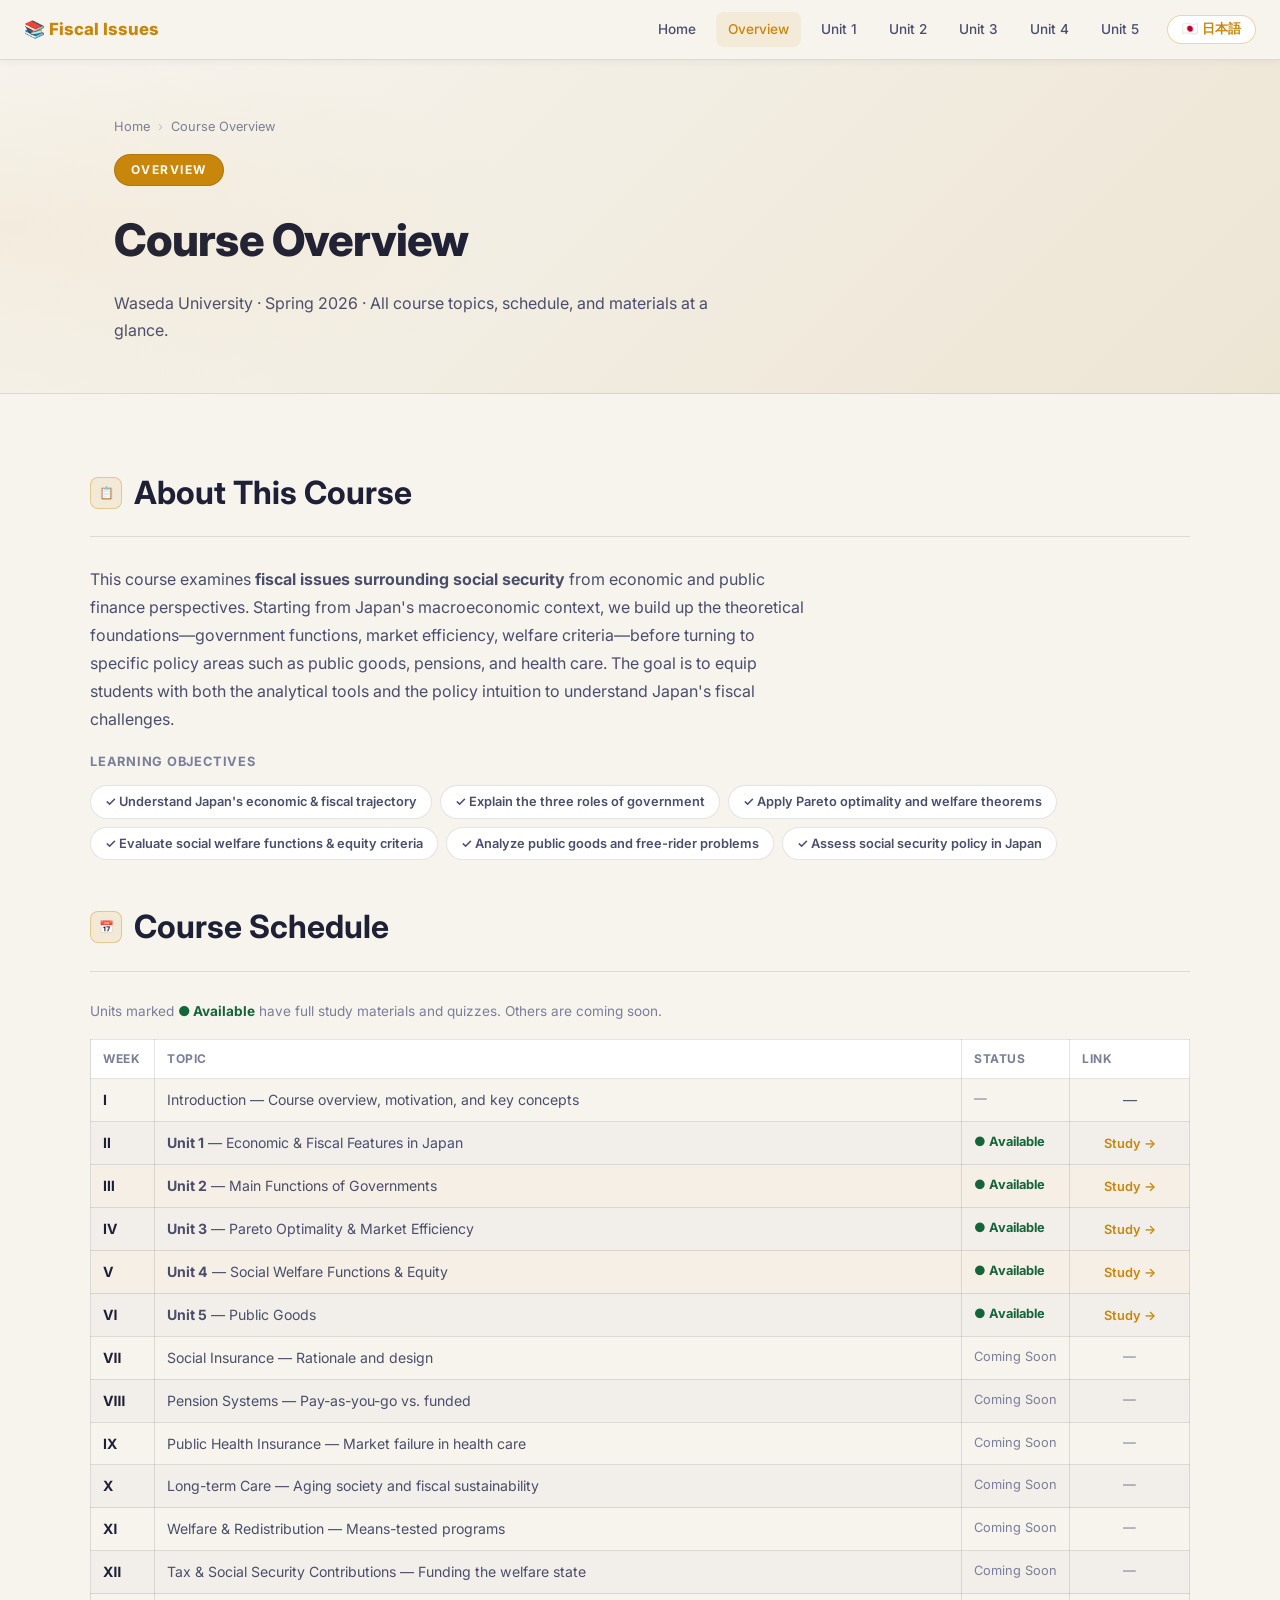
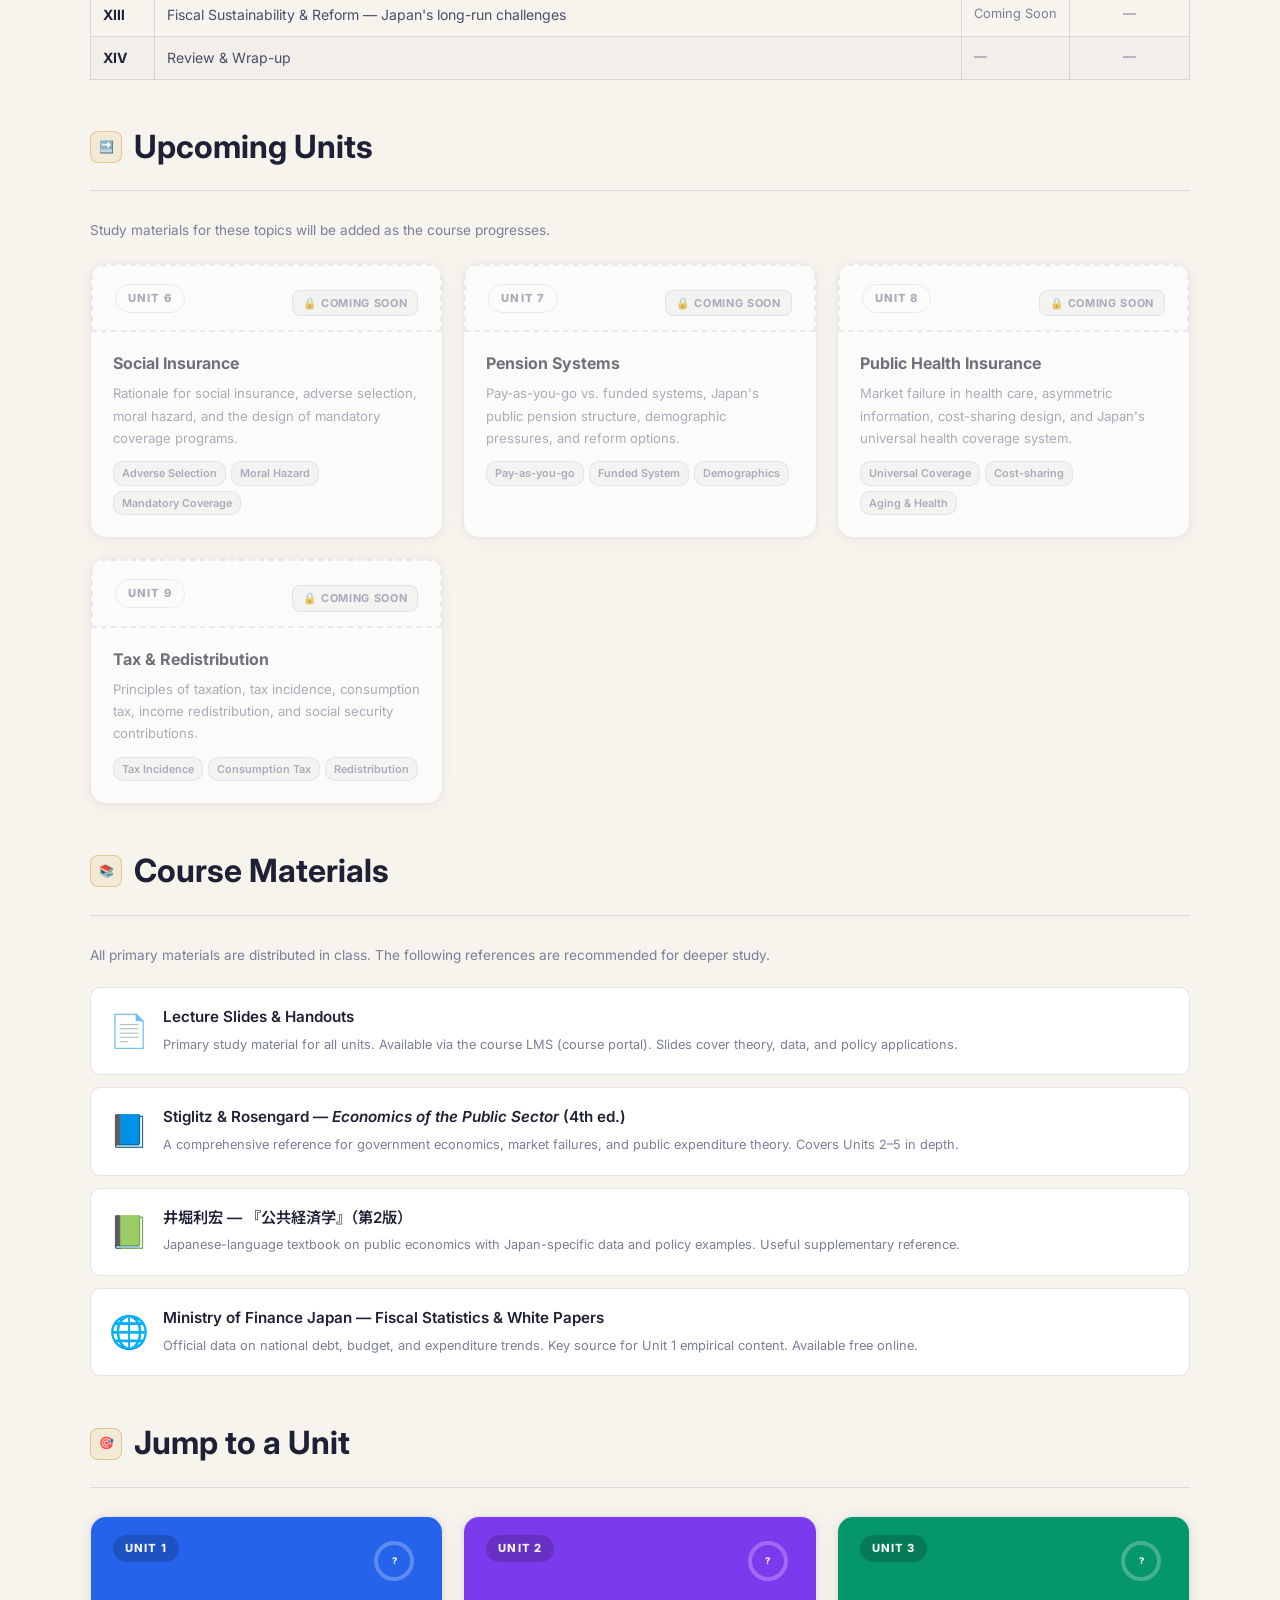
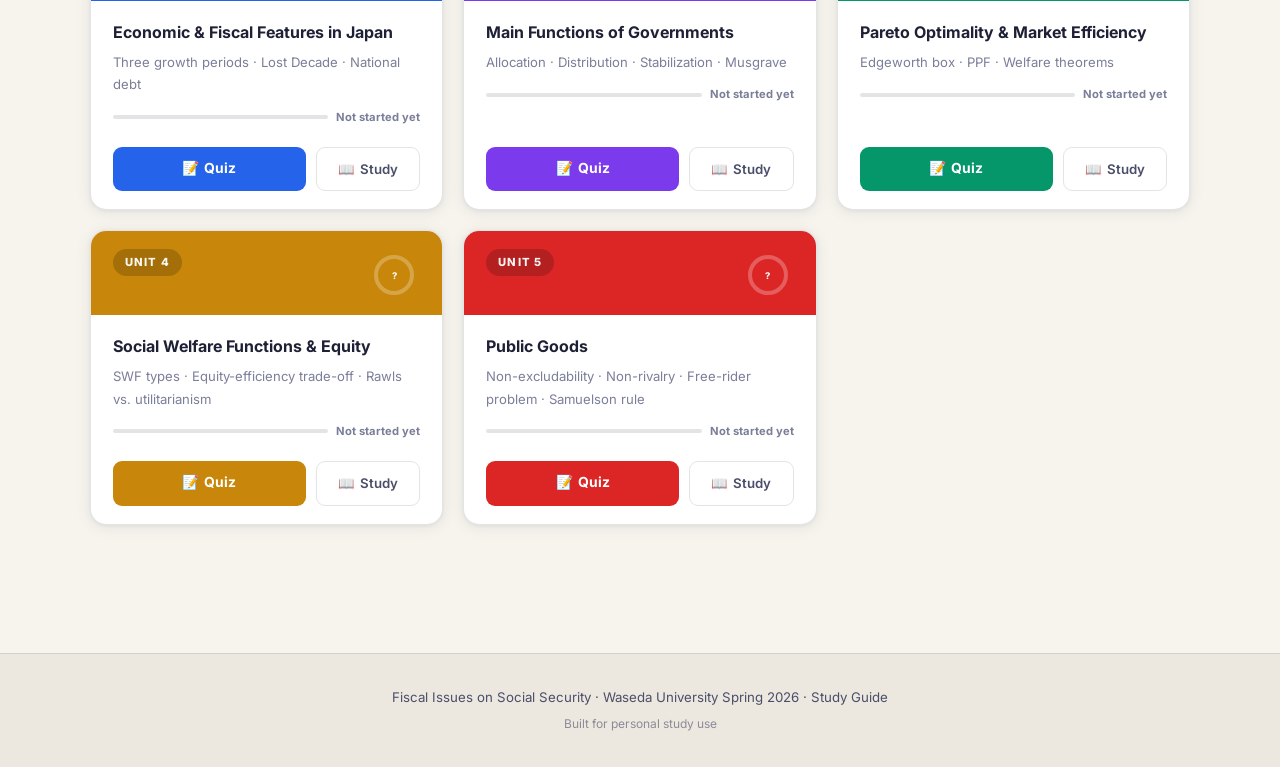
==== overview.html @ 59834026 "Add Course Overview page + compact hero + unit deep-links (Units 1–5) - Add overview.html: course sc" ====
<!DOCTYPE html>
<html lang="en">
<head>
<meta charset="UTF-8">
<meta name="viewport" content="width=device-width,initial-scale=1">
<title>Course Overview — Fiscal Issues on Social Security</title>
<link rel="stylesheet" href="styles.css">
<link href="https://fonts.googleapis.com/css2?family=Inter:wght@400;500;600;700;800&family=Noto+Sans+JP:wght@400;500;700&display=swap" rel="stylesheet">
</head>
<body>

<nav class="topnav">
  <span class="nav-brand">📚 Fiscal Issues</span>
  <a href="index.html">Home</a>
  <a href="overview.html" class="active">Overview</a>
  <a href="unit1.html">Unit 1</a>
  <a href="unit2.html">Unit 2</a>
  <a href="unit3.html">Unit 3</a>
  <a href="unit4.html">Unit 4</a>
  <a href="unit5.html">Unit 5</a>
  <button class="lang-toggle">🇯🇵 日本語</button>
</nav>

<!-- Page hero -->
<div class="unit-hero" style="--unit-color: var(--accent); background: linear-gradient(135deg, #f7f4ee 0%, #ede5d4 100%); border-bottom: 1px solid var(--border);">
  <div class="container">
    <div class="breadcrumb">
      <a href="index.html">Home</a>
      <span class="sep">›</span>
      <span class="en">Course Overview</span>
      <span class="jp">授業概要</span>
    </div>
    <div class="unit-badge" style="background: var(--accent); color: #fff;">Overview</div>
    <h1 class="en" style="color: var(--text-primary);">Course Overview</h1>
    <h1 class="jp" style="color: var(--text-primary);">授業概要</h1>
    <p style="color:var(--text-secondary);max-width:640px;margin-top:12px" class="en">
      Waseda University · Spring 2026 · All course topics, schedule, and materials at a glance.
    </p>
    <p style="color:var(--text-secondary);max-width:640px;margin-top:12px" class="jp">
      早稲田大学 · 2026年春学期 · 授業のトピック・スケジュール・教材の一覧
    </p>
  </div>
</div>

<main class="container section">

  <!-- ── About this course ── -->
  <div class="concept-section" style="margin-bottom: 40px;">
    <div class="section-header">
      <div class="section-num">📋</div>
      <h2 class="en">About This Course</h2>
      <h2 class="jp">この授業について</h2>
    </div>
    <p class="en" style="color:var(--text-secondary); max-width:720px; line-height:1.75; margin-bottom:18px;">
      This course examines <strong>fiscal issues surrounding social security</strong> from economic and public finance perspectives.
      Starting from Japan's macroeconomic context, we build up the theoretical foundations—government functions, market efficiency,
      welfare criteria—before turning to specific policy areas such as public goods, pensions, and health care.
      The goal is to equip students with both the analytical tools and the policy intuition to understand Japan's fiscal challenges.
    </p>
    <p class="jp" style="color:var(--text-secondary); max-width:720px; line-height:1.75; margin-bottom:18px;">
      本授業では、<strong>社会保障に関わる財政問題</strong>を経済学・財政学の観点から考察します。
      日本のマクロ経済的文脈を出発点として、政府の機能、市場効率性、福祉基準などの理論的基礎を積み上げ、
      公共財・年金・医療などの具体的な政策領域へと展開します。
      日本が直面する財政課題を分析し、政策を論じる力を養うことが目標です。
    </p>

    <!-- Learning objective pills -->
    <div class="en">
      <p style="font-size:0.8rem; font-weight:700; color:var(--text-muted); text-transform:uppercase; letter-spacing:0.06em; margin-bottom:6px;">Learning Objectives</p>
      <div class="obj-list">
        <span class="obj-pill">✓ Understand Japan's economic & fiscal trajectory</span>
        <span class="obj-pill">✓ Explain the three roles of government</span>
        <span class="obj-pill">✓ Apply Pareto optimality and welfare theorems</span>
        <span class="obj-pill">✓ Evaluate social welfare functions &amp; equity criteria</span>
        <span class="obj-pill">✓ Analyze public goods and free-rider problems</span>
        <span class="obj-pill">✓ Assess social security policy in Japan</span>
      </div>
    </div>
    <div class="jp">
      <p style="font-size:0.8rem; font-weight:700; color:var(--text-muted); text-transform:uppercase; letter-spacing:0.06em; margin-bottom:6px;">到達目標</p>
      <div class="obj-list">
        <span class="obj-pill">✓ 日本の経済・財政の軌跡を理解する</span>
        <span class="obj-pill">✓ 政府の3つの役割を説明できる</span>
        <span class="obj-pill">✓ パレート最適と厚生定理を応用できる</span>
        <span class="obj-pill">✓ 社会的厚生関数と公平性基準を評価できる</span>
        <span class="obj-pill">✓ 公共財とフリーライダー問題を分析できる</span>
        <span class="obj-pill">✓ 日本の社会保障政策を論じられる</span>
      </div>
    </div>
  </div>

  <!-- ── Course Schedule ── -->
  <div class="concept-section" style="margin-bottom: 40px;">
    <div class="section-header">
      <div class="section-num">📅</div>
      <h2 class="en">Course Schedule</h2>
      <h2 class="jp">授業スケジュール</h2>
    </div>
    <p class="en" style="color:var(--text-muted); font-size:0.85rem; margin-bottom:16px;">
      Units marked <span style="color:var(--success); font-weight:700;">● Available</span> have full study materials and quizzes. Others are coming soon.
    </p>
    <p class="jp" style="color:var(--text-muted); font-size:0.85rem; margin-bottom:16px;">
      <span style="color:var(--success); font-weight:700;">● 公開中</span>のユニットは教材とクイズが利用可能です。それ以外は順次公開予定。
    </p>

    <div style="overflow-x:auto;">
      <table class="schedule-table">
        <thead>
          <tr>
            <th style="width:64px;" class="en">Week</th>
            <th style="width:64px;" class="jp">週</th>
            <th class="en">Topic</th>
            <th class="jp">テーマ</th>
            <th style="width:100px;" class="en">Status</th>
            <th style="width:100px;" class="jp">状況</th>
            <th style="width:120px;">Link</th>
          </tr>
        </thead>
        <tbody>

          <tr>
            <td class="week-num en">Ⅰ</td>
            <td class="week-num jp">第1回</td>
            <td class="en">Introduction — Course overview, motivation, and key concepts</td>
            <td class="jp">イントロダクション — 授業概要・動機・基礎概念</td>
            <td class="status-soon en">—</td>
            <td class="status-soon jp">—</td>
            <td style="text-align:center;">—</td>
          </tr>

          <tr class="week-avail">
            <td class="week-num en">Ⅱ</td>
            <td class="week-num jp">第2回</td>
            <td class="en"><strong>Unit 1</strong> — Economic &amp; Fiscal Features in Japan</td>
            <td class="jp"><strong>Unit 1</strong> — 日本の経済・財政の特徴</td>
            <td class="status-done en">● Available</td>
            <td class="status-done jp">● 公開中</td>
            <td style="text-align:center;"><a href="unit1.html" style="font-size:0.8rem; font-weight:600; color:var(--accent);">Study →</a></td>
          </tr>

          <tr class="week-avail">
            <td class="week-num en">Ⅲ</td>
            <td class="week-num jp">第3回</td>
            <td class="en"><strong>Unit 2</strong> — Main Functions of Governments</td>
            <td class="jp"><strong>Unit 2</strong> — 政府の主要機能</td>
            <td class="status-done en">● Available</td>
            <td class="status-done jp">● 公開中</td>
            <td style="text-align:center;"><a href="unit2.html" style="font-size:0.8rem; font-weight:600; color:var(--accent);">Study →</a></td>
          </tr>

          <tr class="week-avail">
            <td class="week-num en">Ⅳ</td>
            <td class="week-num jp">第4回</td>
            <td class="en"><strong>Unit 3</strong> — Pareto Optimality &amp; Market Efficiency</td>
            <td class="jp"><strong>Unit 3</strong> — パレート最適と市場効率性</td>
            <td class="status-done en">● Available</td>
            <td class="status-done jp">● 公開中</td>
            <td style="text-align:center;"><a href="unit3.html" style="font-size:0.8rem; font-weight:600; color:var(--accent);">Study →</a></td>
          </tr>

          <tr class="week-avail">
            <td class="week-num en">Ⅴ</td>
            <td class="week-num jp">第5回</td>
            <td class="en"><strong>Unit 4</strong> — Social Welfare Functions &amp; Equity</td>
            <td class="jp"><strong>Unit 4</strong> — 社会的厚生関数と公平性</td>
            <td class="status-done en">● Available</td>
            <td class="status-done jp">● 公開中</td>
            <td style="text-align:center;"><a href="unit4.html" style="font-size:0.8rem; font-weight:600; color:var(--accent);">Study →</a></td>
          </tr>

          <tr class="week-avail">
            <td class="week-num en">Ⅵ</td>
            <td class="week-num jp">第6回</td>
            <td class="en"><strong>Unit 5</strong> — Public Goods</td>
            <td class="jp"><strong>Unit 5</strong> — 公共財</td>
            <td class="status-done en">● Available</td>
            <td class="status-done jp">● 公開中</td>
            <td style="text-align:center;"><a href="unit5.html" style="font-size:0.8rem; font-weight:600; color:var(--accent);">Study →</a></td>
          </tr>

          <tr>
            <td class="week-num en">Ⅶ</td>
            <td class="week-num jp">第7回</td>
            <td class="en">Social Insurance — Rationale and design</td>
            <td class="jp">社会保険 — 根拠と設計</td>
            <td class="status-soon en">Coming Soon</td>
            <td class="status-soon jp">近日公開</td>
            <td style="text-align:center; color:var(--text-muted); font-size:0.8rem;">—</td>
          </tr>

          <tr>
            <td class="week-num en">Ⅷ</td>
            <td class="week-num jp">第8回</td>
            <td class="en">Pension Systems — Pay-as-you-go vs. funded</td>
            <td class="jp">年金制度 — 賦課方式と積立方式</td>
            <td class="status-soon en">Coming Soon</td>
            <td class="status-soon jp">近日公開</td>
            <td style="text-align:center; color:var(--text-muted); font-size:0.8rem;">—</td>
          </tr>

          <tr>
            <td class="week-num en">Ⅸ</td>
            <td class="week-num jp">第9回</td>
            <td class="en">Public Health Insurance — Market failure in health care</td>
            <td class="jp">公的医療保険 — 医療における市場の失敗</td>
            <td class="status-soon en">Coming Soon</td>
            <td class="status-soon jp">近日公開</td>
            <td style="text-align:center; color:var(--text-muted); font-size:0.8rem;">—</td>
          </tr>

          <tr>
            <td class="week-num en">Ⅹ</td>
            <td class="week-num jp">第10回</td>
            <td class="en">Long-term Care — Aging society and fiscal sustainability</td>
            <td class="jp">介護 — 高齢化と財政持続性</td>
            <td class="status-soon en">Coming Soon</td>
            <td class="status-soon jp">近日公開</td>
            <td style="text-align:center; color:var(--text-muted); font-size:0.8rem;">—</td>
          </tr>

          <tr>
            <td class="week-num en">Ⅺ</td>
            <td class="week-num jp">第11回</td>
            <td class="en">Welfare &amp; Redistribution — Means-tested programs</td>
            <td class="jp">生活保護・再分配 — 所得調査型給付</td>
            <td class="status-soon en">Coming Soon</td>
            <td class="status-soon jp">近日公開</td>
            <td style="text-align:center; color:var(--text-muted); font-size:0.8rem;">—</td>
          </tr>

          <tr>
            <td class="week-num en">Ⅻ</td>
            <td class="week-num jp">第12回</td>
            <td class="en">Tax &amp; Social Security Contributions — Funding the welfare state</td>
            <td class="jp">税・社会保険料 — 福祉国家の財源</td>
            <td class="status-soon en">Coming Soon</td>
            <td class="status-soon jp">近日公開</td>
            <td style="text-align:center; color:var(--text-muted); font-size:0.8rem;">—</td>
          </tr>

          <tr>
            <td class="week-num en">ⅩⅢ</td>
            <td class="week-num jp">第13回</td>
            <td class="en">Fiscal Sustainability &amp; Reform — Japan's long-run challenges</td>
            <td class="jp">財政持続性と改革 — 日本の長期課題</td>
            <td class="status-soon en">Coming Soon</td>
            <td class="status-soon jp">近日公開</td>
            <td style="text-align:center; color:var(--text-muted); font-size:0.8rem;">—</td>
          </tr>

          <tr>
            <td class="week-num en">ⅩⅣ</td>
            <td class="week-num jp">第14回</td>
            <td class="en">Review &amp; Wrap-up</td>
            <td class="jp">総復習・まとめ</td>
            <td class="status-soon en">—</td>
            <td class="status-soon jp">—</td>
            <td style="text-align:center; color:var(--text-muted); font-size:0.8rem;">—</td>
          </tr>

        </tbody>
      </table>
    </div>
  </div>

  <!-- ── Coming Soon unit cards ── -->
  <div class="concept-section" style="margin-bottom: 40px;">
    <div class="section-header">
      <div class="section-num">🔜</div>
      <h2 class="en">Upcoming Units</h2>
      <h2 class="jp">今後公開予定のユニット</h2>
    </div>
    <p class="en" style="color:var(--text-muted); font-size:0.85rem; margin-bottom:20px;">
      Study materials for these topics will be added as the course progresses.
    </p>
    <p class="jp" style="color:var(--text-muted); font-size:0.85rem; margin-bottom:20px;">
      これらのトピックの教材は、授業の進行に合わせて順次追加されます。
    </p>

    <div class="unit-deck">

      <!-- Coming Soon: Social Insurance -->
      <div class="udc coming-soon" style="--unit-color: #6b7280;">
        <div class="udc-top">
          <span class="udc-num-badge">Unit 6</span>
          <div style="display:flex; flex-direction:column; align-items:flex-end; gap:4px;">
            <span class="coming-soon-badge">🔒 Coming Soon</span>
          </div>
        </div>
        <div class="udc-body">
          <h3 class="en">Social Insurance</h3>
          <h3 class="jp">社会保険</h3>
          <p class="udc-desc en">Rationale for social insurance, adverse selection, moral hazard, and the design of mandatory coverage programs.</p>
          <p class="udc-desc jp">社会保険の根拠、逆選択、モラルハザード、強制加入制度の設計。</p>
          <div class="udc-topics">
            <span class="udc-tag en">Adverse Selection</span>
            <span class="udc-tag jp">逆選択</span>
            <span class="udc-tag en">Moral Hazard</span>
            <span class="udc-tag jp">モラルハザード</span>
            <span class="udc-tag en">Mandatory Coverage</span>
            <span class="udc-tag jp">強制加入</span>
          </div>
        </div>
      </div>

      <!-- Coming Soon: Pension Systems -->
      <div class="udc coming-soon" style="--unit-color: #6b7280;">
        <div class="udc-top">
          <span class="udc-num-badge">Unit 7</span>
          <div style="display:flex; flex-direction:column; align-items:flex-end; gap:4px;">
            <span class="coming-soon-badge">🔒 Coming Soon</span>
          </div>
        </div>
        <div class="udc-body">
          <h3 class="en">Pension Systems</h3>
          <h3 class="jp">年金制度</h3>
          <p class="udc-desc en">Pay-as-you-go vs. funded systems, Japan's public pension structure, demographic pressures, and reform options.</p>
          <p class="udc-desc jp">賦課方式 vs. 積立方式、日本の公的年金制度、人口動態的圧力、改革の選択肢。</p>
          <div class="udc-topics">
            <span class="udc-tag en">Pay-as-you-go</span>
            <span class="udc-tag jp">賦課方式</span>
            <span class="udc-tag en">Funded System</span>
            <span class="udc-tag jp">積立方式</span>
            <span class="udc-tag en">Demographics</span>
            <span class="udc-tag jp">人口動態</span>
          </div>
        </div>
      </div>

      <!-- Coming Soon: Public Health Insurance -->
      <div class="udc coming-soon" style="--unit-color: #6b7280;">
        <div class="udc-top">
          <span class="udc-num-badge">Unit 8</span>
          <div style="display:flex; flex-direction:column; align-items:flex-end; gap:4px;">
            <span class="coming-soon-badge">🔒 Coming Soon</span>
          </div>
        </div>
        <div class="udc-body">
          <h3 class="en">Public Health Insurance</h3>
          <h3 class="jp">公的医療保険</h3>
          <p class="udc-desc en">Market failure in health care, asymmetric information, cost-sharing design, and Japan's universal health coverage system.</p>
          <p class="udc-desc jp">医療における市場の失敗、情報の非対称性、自己負担設計、日本の皆保険制度。</p>
          <div class="udc-topics">
            <span class="udc-tag en">Universal Coverage</span>
            <span class="udc-tag jp">皆保険</span>
            <span class="udc-tag en">Cost-sharing</span>
            <span class="udc-tag jp">自己負担</span>
            <span class="udc-tag en">Aging &amp; Health</span>
            <span class="udc-tag jp">高齢化と医療</span>
          </div>
        </div>
      </div>

      <!-- Coming Soon: Tax & Redistribution -->
      <div class="udc coming-soon" style="--unit-color: #6b7280;">
        <div class="udc-top">
          <span class="udc-num-badge">Unit 9</span>
          <div style="display:flex; flex-direction:column; align-items:flex-end; gap:4px;">
            <span class="coming-soon-badge">🔒 Coming Soon</span>
          </div>
        </div>
        <div class="udc-body">
          <h3 class="en">Tax &amp; Redistribution</h3>
          <h3 class="jp">税と再分配</h3>
          <p class="udc-desc en">Principles of taxation, tax incidence, consumption tax, income redistribution, and social security contributions.</p>
          <p class="udc-desc jp">租税原則、租税帰着、消費税、所得再分配、社会保険料。</p>
          <div class="udc-topics">
            <span class="udc-tag en">Tax Incidence</span>
            <span class="udc-tag jp">租税帰着</span>
            <span class="udc-tag en">Consumption Tax</span>
            <span class="udc-tag jp">消費税</span>
            <span class="udc-tag en">Redistribution</span>
            <span class="udc-tag jp">再分配</span>
          </div>
        </div>
      </div>

    </div><!-- /unit-deck -->
  </div>

  <!-- ── Course Materials ── -->
  <div class="concept-section" style="margin-bottom: 40px;">
    <div class="section-header">
      <div class="section-num">📚</div>
      <h2 class="en">Course Materials</h2>
      <h2 class="jp">教材</h2>
    </div>
    <p class="en" style="color:var(--text-muted); font-size:0.85rem; margin-bottom:20px;">
      All primary materials are distributed in class. The following references are recommended for deeper study.
    </p>
    <p class="jp" style="color:var(--text-muted); font-size:0.85rem; margin-bottom:20px;">
      主な教材は授業中に配布されます。以下の文献は、より深く学習するための参考資料です。
    </p>

    <div style="display: flex; flex-direction: column; gap: 12px;">

      <div class="book-card">
        <div class="book-icon">📄</div>
        <div class="book-info">
          <h4 class="en">Lecture Slides &amp; Handouts</h4>
          <h4 class="jp">講義スライド・配布資料</h4>
          <p class="en">Primary study material for all units. Available via the course LMS (course portal). Slides cover theory, data, and policy applications.</p>
          <p class="jp">全ユニットの主要教材。学習管理システム（授業ポータル）から入手可能。理論・データ・政策応用をカバー。</p>
        </div>
      </div>

      <div class="book-card">
        <div class="book-icon">📘</div>
        <div class="book-info">
          <h4 class="en">Stiglitz &amp; Rosengard — <em>Economics of the Public Sector</em> (4th ed.)</h4>
          <h4 class="jp">スティグリッツ &amp; ローゼンガード — 『公共経済学』（第4版）</h4>
          <p class="en">A comprehensive reference for government economics, market failures, and public expenditure theory. Covers Units 2–5 in depth.</p>
          <p class="jp">政府の経済学、市場の失敗、公共支出理論の包括的参考文献。Unit 2〜5の理論的背景を詳解。</p>
        </div>
      </div>

      <div class="book-card">
        <div class="book-icon">📗</div>
        <div class="book-info">
          <h4 class="en">井堀利宏 — 『公共経済学』（第2版）</h4>
          <h4 class="jp">井堀利宏 — 『公共経済学』（第2版）</h4>
          <p class="en">Japanese-language textbook on public economics with Japan-specific data and policy examples. Useful supplementary reference.</p>
          <p class="jp">日本の公共経済学テキスト。日本のデータと政策事例を豊富に収録した補足参考書。</p>
        </div>
      </div>

      <div class="book-card">
        <div class="book-icon">🌐</div>
        <div class="book-info">
          <h4 class="en">Ministry of Finance Japan — Fiscal Statistics &amp; White Papers</h4>
          <h4 class="jp">財務省 — 財政統計・財政白書</h4>
          <p class="en">Official data on national debt, budget, and expenditure trends. Key source for Unit 1 empirical content. Available free online.</p>
          <p class="jp">国債・予算・歳出動向の公式データ。Unit 1の実証内容の主要出典。無料でオンライン公開。</p>
        </div>
      </div>

    </div>
  </div>

  <!-- ── Quick links back to units ── -->
  <div class="concept-section">
    <div class="section-header">
      <div class="section-num">🎯</div>
      <h2 class="en">Jump to a Unit</h2>
      <h2 class="jp">ユニットへ移動</h2>
    </div>
    <div class="unit-deck" style="margin-top:12px;">

      <a href="unit1.html" class="udc" data-unit-id="unit1" style="--unit-color: var(--unit1); text-decoration:none;">
        <div class="udc-top" style="background:var(--unit1)">
          <span class="udc-num-badge">Unit 1</span>
          <div class="udc-ring-wrap">
            <svg class="udc-ring-svg" viewBox="0 0 52 52">
              <circle class="ring-track" cx="26" cy="26" r="18"/>
              <circle class="ring-fill" cx="26" cy="26" r="18"/>
            </svg>
            <span class="udc-ring-label">?</span>
          </div>
        </div>
        <div class="udc-body">
          <h3 class="en">Economic &amp; Fiscal Features in Japan</h3>
          <h3 class="jp">日本の経済・財政の特徴</h3>
          <p class="udc-desc en">Three growth periods · Lost Decade · National debt</p>
          <p class="udc-desc jp">3つの成長期 · 失われた○○年 · 国債問題</p>
          <div class="udc-score-row">
            <div class="udc-bar-track"><div class="udc-bar-fill"></div></div>
            <span class="udc-score-txt">Not started yet</span>
          </div>
        </div>
        <div class="udc-actions">
          <span class="btn-quiz">📝 <span class="en">Quiz</span><span class="jp">クイズ</span></span>
          <span class="btn-study">📖 <span class="en">Study</span><span class="jp">学習</span></span>
        </div>
      </a>

      <a href="unit2.html" class="udc" data-unit-id="unit2" style="--unit-color: var(--unit2); text-decoration:none;">
        <div class="udc-top" style="background:var(--unit2)">
          <span class="udc-num-badge">Unit 2</span>
          <div class="udc-ring-wrap">
            <svg class="udc-ring-svg" viewBox="0 0 52 52">
              <circle class="ring-track" cx="26" cy="26" r="18"/>
              <circle class="ring-fill" cx="26" cy="26" r="18"/>
            </svg>
            <span class="udc-ring-label">?</span>
          </div>
        </div>
        <div class="udc-body">
          <h3 class="en">Main Functions of Governments</h3>
          <h3 class="jp">政府の主要機能</h3>
          <p class="udc-desc en">Allocation · Distribution · Stabilization · Musgrave</p>
          <p class="udc-desc jp">資源配分 · 所得分配 · 経済安定化 · マスグレイブ</p>
          <div class="udc-score-row">
            <div class="udc-bar-track"><div class="udc-bar-fill"></div></div>
            <span class="udc-score-txt">Not started yet</span>
          </div>
        </div>
        <div class="udc-actions">
          <span class="btn-quiz">📝 <span class="en">Quiz</span><span class="jp">クイズ</span></span>
          <span class="btn-study">📖 <span class="en">Study</span><span class="jp">学習</span></span>
        </div>
      </a>

      <a href="unit3.html" class="udc" data-unit-id="unit3" style="--unit-color: var(--unit3); text-decoration:none;">
        <div class="udc-top" style="background:var(--unit3)">
          <span class="udc-num-badge">Unit 3</span>
          <div class="udc-ring-wrap">
            <svg class="udc-ring-svg" viewBox="0 0 52 52">
              <circle class="ring-track" cx="26" cy="26" r="18"/>
              <circle class="ring-fill" cx="26" cy="26" r="18"/>
            </svg>
            <span class="udc-ring-label">?</span>
          </div>
        </div>
        <div class="udc-body">
          <h3 class="en">Pareto Optimality &amp; Market Efficiency</h3>
          <h3 class="jp">パレート最適と市場効率性</h3>
          <p class="udc-desc en">Edgeworth box · PPF · Welfare theorems</p>
          <p class="udc-desc jp">エッジワース・ボックス · 生産可能性フロンティア · 厚生定理</p>
          <div class="udc-score-row">
            <div class="udc-bar-track"><div class="udc-bar-fill"></div></div>
            <span class="udc-score-txt">Not started yet</span>
          </div>
        </div>
        <div class="udc-actions">
          <span class="btn-quiz">📝 <span class="en">Quiz</span><span class="jp">クイズ</span></span>
          <span class="btn-study">📖 <span class="en">Study</span><span class="jp">学習</span></span>
        </div>
      </a>

      <a href="unit4.html" class="udc" data-unit-id="unit4" style="--unit-color: var(--unit4); text-decoration:none;">
        <div class="udc-top" style="background:var(--unit4)">
          <span class="udc-num-badge">Unit 4</span>
          <div class="udc-ring-wrap">
            <svg class="udc-ring-svg" viewBox="0 0 52 52">
              <circle class="ring-track" cx="26" cy="26" r="18"/>
              <circle class="ring-fill" cx="26" cy="26" r="18"/>
            </svg>
            <span class="udc-ring-label">?</span>
          </div>
        </div>
        <div class="udc-body">
          <h3 class="en">Social Welfare Functions &amp; Equity</h3>
          <h3 class="jp">社会的厚生関数と公平性</h3>
          <p class="udc-desc en">SWF types · Equity-efficiency trade-off · Rawls vs. utilitarianism</p>
          <p class="udc-desc jp">SWFの種類 · 公平・効率のトレードオフ · ロールズ vs. 功利主義</p>
          <div class="udc-score-row">
            <div class="udc-bar-track"><div class="udc-bar-fill"></div></div>
            <span class="udc-score-txt">Not started yet</span>
          </div>
        </div>
        <div class="udc-actions">
          <span class="btn-quiz">📝 <span class="en">Quiz</span><span class="jp">クイズ</span></span>
          <span class="btn-study">📖 <span class="en">Study</span><span class="jp">学習</span></span>
        </div>
      </a>

      <a href="unit5.html" class="udc" data-unit-id="unit5" style="--unit-color: var(--unit5); text-decoration:none;">
        <div class="udc-top" style="background:var(--unit5)">
          <span class="udc-num-badge">Unit 5</span>
          <div class="udc-ring-wrap">
            <svg class="udc-ring-svg" viewBox="0 0 52 52">
              <circle class="ring-track" cx="26" cy="26" r="18"/>
              <circle class="ring-fill" cx="26" cy="26" r="18"/>
            </svg>
            <span class="udc-ring-label">?</span>
          </div>
        </div>
        <div class="udc-body">
          <h3 class="en">Public Goods</h3>
          <h3 class="jp">公共財</h3>
          <p class="udc-desc en">Non-excludability · Non-rivalry · Free-rider problem · Samuelson rule</p>
          <p class="udc-desc jp">非排除性 · 非競合性 · フリーライダー問題 · サミュエルソン・ルール</p>
          <div class="udc-score-row">
            <div class="udc-bar-track"><div class="udc-bar-fill"></div></div>
            <span class="udc-score-txt">Not started yet</span>
          </div>
        </div>
        <div class="udc-actions">
          <span class="btn-quiz">📝 <span class="en">Quiz</span><span class="jp">クイズ</span></span>
          <span class="btn-study">📖 <span class="en">Study</span><span class="jp">学習</span></span>
        </div>
      </a>

    </div><!-- /unit-deck -->
  </div>

</main>

<footer>
  <p class="en">Fiscal Issues on Social Security · Waseda University Spring 2026 · Study Guide</p>
  <p class="jp">社会保障の財政問題 · 早稲田大学 2026年春学期 · 学習ガイド</p>
  <p style="margin-top:6px; font-size:0.75rem; opacity:0.6;">Built for personal study use</p>
</footer>

<script src="app.js"></script>
</body>
</html>
---- styles.css ----
:root {
  --bg-primary: #f7f4ee;
  --bg-secondary: #ede8df;
  --bg-card: #ffffff;
  --bg-card-hover: #fdf9f4;
  --accent: #c8860a;
  --accent-light: #e09b1a;
  --accent-subtle: rgba(200,134,10,0.10);
  --text-primary: #1e2035;
  --text-secondary: #4a4e6a;
  --text-muted: #7a7e99;
  --border: rgba(30,32,53,0.12);
  --border-accent: rgba(200,134,10,0.35);
  --success: #16653a;
  --error: #b91c1c;
  --info: #1d4ed8;
  --unit1: #2563eb;
  --unit2: #7c3aed;
  --unit3: #059669;
  --unit4: #c8860a;
  --unit5: #dc2626;
  --radius: 12px;
  --shadow: 0 2px 16px rgba(30,32,53,0.08), 0 1px 4px rgba(30,32,53,0.06);
  --shadow-lg: 0 8px 32px rgba(30,32,53,0.12);
}

* { box-sizing: border-box; margin: 0; padding: 0; }

html { scroll-behavior: smooth; }

body {
  background: var(--bg-primary);
  color: var(--text-primary);
  font-family: 'Inter', 'Noto Sans JP', system-ui, sans-serif;
  font-size: 16px;
  line-height: 1.7;
  min-height: 100vh;
}

/* ── Typography ── */
h1 { font-size: clamp(1.8rem, 4vw, 2.8rem); font-weight: 800; letter-spacing: -0.02em; }
h2 { font-size: clamp(1.4rem, 3vw, 2rem); font-weight: 700; }
h3 { font-size: 1.2rem; font-weight: 600; }
h4 { font-size: 1rem; font-weight: 600; }
p  { color: var(--text-secondary); }

a { color: var(--accent); text-decoration: none; transition: color .2s; }
a:hover { color: var(--accent-light); }

/* ── Layout ── */
.container { max-width: 1100px; margin: 0 auto; padding: 0 24px; }
.section { padding: 72px 0; }
.section + .section { padding-top: 0; }

/* ── Nav ── */
nav.topnav {
  position: sticky; top: 0; z-index: 100;
  background: rgba(247,244,238,0.95);
  backdrop-filter: blur(12px);
  border-bottom: 1px solid var(--border);
  padding: 0 24px;
  display: flex; align-items: center; gap: 8px;
  height: 60px;
  box-shadow: 0 1px 8px rgba(30,32,53,0.06);
}
nav.topnav .nav-brand {
  font-weight: 800; font-size: 1.05rem;
  color: var(--accent);
  margin-right: auto;
  white-space: nowrap;
}
nav.topnav a {
  color: var(--text-secondary);
  font-size: 0.85rem; font-weight: 500;
  padding: 6px 12px; border-radius: 8px;
  transition: background .2s, color .2s;
  white-space: nowrap;
}
nav.topnav a:hover,
nav.topnav a.active { background: var(--accent-subtle); color: var(--accent); }

.lang-toggle {
  background: var(--bg-card);
  border: 1px solid var(--border-accent);
  color: var(--accent);
  font-size: 0.8rem; font-weight: 700;
  padding: 5px 14px; border-radius: 20px;
  cursor: pointer; transition: all .2s;
  white-space: nowrap;
  margin-left: 8px;
}
.lang-toggle:hover { background: var(--accent); color: #fff; }

/* ── Hero ── */
.hero {
  background: linear-gradient(135deg, #f7f4ee 0%, #ede5d4 50%, #f7f4ee 100%);
  border-bottom: 1px solid var(--border);
  padding: 80px 24px 64px;
  text-align: center;
  position: relative; overflow: hidden;
}
.hero::before {
  content: '';
  position: absolute; inset: 0;
  background: radial-gradient(ellipse 80% 60% at 50% 0%, rgba(200,134,10,0.10) 0%, transparent 70%);
  pointer-events: none;
}
.hero-badge {
  display: inline-block;
  background: var(--accent-subtle);
  border: 1px solid var(--border-accent);
  color: var(--accent);
  font-size: 0.78rem; font-weight: 700;
  letter-spacing: 0.1em; text-transform: uppercase;
  padding: 6px 18px; border-radius: 20px;
  margin-bottom: 24px;
}
.hero h1 { margin-bottom: 16px; }
.hero h1 span { color: var(--accent); }
.hero .subtitle { color: var(--text-secondary); max-width: 640px; margin: 0 auto 32px; }
.hero-meta {
  display: flex; flex-wrap: wrap; justify-content: center; gap: 24px;
  font-size: 0.85rem; color: var(--text-muted);
}
.hero-meta span { display: flex; align-items: center; gap: 6px; }

/* ── Unit color bands ── */
.unit-color-1 { --unit-color: var(--unit1); }
.unit-color-2 { --unit-color: var(--unit2); }
.unit-color-3 { --unit-color: var(--unit3); }
.unit-color-4 { --unit-color: var(--unit4); }
.unit-color-5 { --unit-color: var(--unit5); }

.unit-hero {
  padding: 56px 24px 48px;
  background: linear-gradient(135deg, #f7f4ee 0%, #ede8df 100%);
  border-bottom: 3px solid var(--unit-color, var(--accent));
  position: relative; overflow: hidden;
}
.unit-hero::before {
  content: '';
  position: absolute; inset: 0;
  background: radial-gradient(ellipse 60% 80% at 0% 50%, rgba(200,134,10,0.06) 0%, transparent 70%);
}
.unit-badge {
  display: inline-block;
  background: rgba(30,32,53,0.06);
  border: 1px solid rgba(30,32,53,0.14);
  color: var(--unit-color, var(--accent));
  font-size: 0.75rem; font-weight: 700;
  letter-spacing: 0.12em; text-transform: uppercase;
  padding: 5px 16px; border-radius: 20px; margin-bottom: 16px;
}

/* ── Cards ── */
.card {
  background: var(--bg-card);
  border: 1px solid var(--border);
  border-radius: var(--radius);
  padding: 28px;
  box-shadow: var(--shadow);
  transition: border-color .25s, box-shadow .25s, transform .2s;
}
.card:hover { border-color: var(--border-accent); box-shadow: var(--shadow-lg); transform: translateY(-2px); }

.card-grid {
  display: grid;
  grid-template-columns: repeat(auto-fill, minmax(280px, 1fr));
  gap: 20px;
}

.unit-card {
  background: var(--bg-card);
  border: 1px solid var(--border);
  border-radius: var(--radius);
  padding: 28px;
  display: block; color: inherit;
  text-decoration: none;
  box-shadow: var(--shadow);
  transition: all .25s;
  border-top: 3px solid var(--unit-color, var(--accent));
}
.unit-card:hover {
  border-color: var(--unit-color, var(--accent));
  box-shadow: var(--shadow-lg);
  transform: translateY(-3px);
  color: inherit;
}
.unit-card .unit-num {
  font-size: 0.75rem; font-weight: 700; letter-spacing: 0.1em;
  color: var(--unit-color, var(--accent));
  text-transform: uppercase; margin-bottom: 10px;
}
.unit-card h3 { color: var(--text-primary); margin-bottom: 10px; }
.unit-card p { font-size: 0.88rem; }
.unit-card .topics { margin-top: 14px; display: flex; flex-wrap: wrap; gap: 6px; }
.unit-card .topic-tag {
  font-size: 0.72rem; font-weight: 600;
  background: rgba(30,32,53,0.05);
  border: 1px solid var(--border);
  color: var(--text-muted);
  padding: 3px 10px; border-radius: 12px;
}

/* ── Concept sections ── */
.concept-section { margin-bottom: 56px; }
.section-header {
  display: flex; align-items: center; gap: 12px;
  margin-bottom: 28px; padding-bottom: 16px;
  border-bottom: 1px solid var(--border);
}
.section-num {
  background: var(--accent-subtle);
  border: 1px solid var(--border-accent);
  color: var(--accent);
  font-size: 0.75rem; font-weight: 800;
  width: 32px; height: 32px;
  border-radius: 8px;
  display: flex; align-items: center; justify-content: center;
  flex-shrink: 0;
}

/* ── Key concept cards ── */
.key-concept {
  background: var(--bg-card);
  border: 1px solid var(--border);
  border-left: 4px solid var(--accent);
  border-radius: 0 var(--radius) var(--radius) 0;
  padding: 20px 24px;
  margin-bottom: 16px;
  box-shadow: var(--shadow);
}
.key-concept h4 { color: var(--accent); margin-bottom: 8px; }

.concept-grid { display: grid; grid-template-columns: 1fr 1fr; gap: 16px; }
@media(max-width:640px) { .concept-grid { grid-template-columns: 1fr; } }

/* ── Diagram containers (dark island — preserves SVG colors) ── */
.diagram-wrap {
  background: #1a1c2e;
  border: 1px solid rgba(255,255,255,0.08);
  border-radius: var(--radius);
  padding: 32px;
  text-align: center;
  margin: 24px 0;
}
.diagram-wrap figcaption {
  font-size: 0.82rem; color: #8a8fa8;
  margin-top: 16px; text-align: center;
}
.diagram-wrap svg { max-width: 100%; }

/* ── Table ── */
.styled-table {
  width: 100%; border-collapse: collapse;
  font-size: 0.88rem; margin: 20px 0;
}
.styled-table th, .styled-table td {
  border: 1px solid var(--border);
  padding: 10px 14px; text-align: left;
}
.styled-table th {
  background: var(--accent-subtle);
  color: var(--accent); font-weight: 700;
}
.styled-table td { background: var(--bg-card); color: var(--text-secondary); }
.styled-table tr:hover td { background: #fdf6ec; }

/* ── Summary box ── */
.summary-box {
  background: linear-gradient(135deg, rgba(200,134,10,0.07), rgba(200,134,10,0.03));
  border: 1px solid var(--border-accent);
  border-radius: var(--radius);
  padding: 28px 32px;
  margin: 32px 0;
}
.summary-box h3 { color: var(--accent); margin-bottom: 16px; }
.summary-box ul { padding-left: 20px; }
.summary-box li { color: var(--text-secondary); margin-bottom: 8px; }
.summary-box li strong { color: var(--text-primary); }

/* ── Math box ── */
.math-box {
  background: #eef3fb;
  border: 1px solid #b5c9ef;
  border-radius: var(--radius);
  padding: 20px 24px;
  margin: 20px 0;
  font-family: 'Courier New', monospace;
  font-size: 0.92rem;
  color: var(--info);
}
.math-box .label {
  font-size: 0.72rem; font-weight: 700; letter-spacing: 0.1em;
  color: var(--text-muted); text-transform: uppercase;
  margin-bottom: 8px; font-family: inherit;
}

/* ── Info/Warning/Note blocks ── */
.callout {
  display: flex; gap: 14px;
  padding: 16px 20px;
  border-radius: var(--radius);
  margin: 20px 0;
  font-size: 0.9rem;
}
.callout-icon { font-size: 1.2rem; flex-shrink: 0; margin-top: 2px; }
.callout-info { background: rgba(29,78,216,0.06); border: 1px solid rgba(29,78,216,0.20); }
.callout-warn { background: rgba(200,134,10,0.08); border: 1px solid rgba(200,134,10,0.25); }
.callout-tip  { background: rgba(5,150,105,0.07); border: 1px solid rgba(5,150,105,0.22); }

/* ── Payoff Matrix ── */
.matrix-wrap { overflow-x: auto; }
.matrix-table { border-collapse: collapse; margin: 0 auto; font-size: 0.88rem; }
.matrix-table th, .matrix-table td {
  border: 2px solid var(--border); padding: 14px 20px; text-align: center; min-width: 120px;
}
.matrix-table th { background: var(--accent-subtle); color: var(--accent); }
.matrix-table .corner { background: var(--bg-primary); border: none; }
.matrix-table .highlight { color: var(--success); font-weight: 700; }
.matrix-table .lowlight  { color: var(--error); }

/* ── Timeline ── */
.timeline { position: relative; padding-left: 36px; }
.timeline::before {
  content: '';
  position: absolute; left: 14px; top: 0; bottom: 0;
  width: 2px; background: var(--border);
}
.timeline-item { position: relative; margin-bottom: 28px; }
.timeline-item::before {
  content: '';
  position: absolute; left: -28px; top: 6px;
  width: 12px; height: 12px; border-radius: 50%;
  background: var(--accent);
  border: 2px solid var(--bg-primary);
}
.timeline-item h4 { color: var(--accent); }

/* ── Quiz section ── */
.quiz-section {
  background: #f0ece3;
  border: 1px solid var(--border);
  border-radius: var(--radius);
  padding: 36px;
  margin: 48px 0;
}
.quiz-header {
  display: flex; align-items: center; justify-content: space-between;
  margin-bottom: 28px; padding-bottom: 16px;
  border-bottom: 1px solid var(--border);
}
.quiz-header h2 { color: var(--accent); }
.quiz-score {
  font-size: 0.85rem; color: var(--text-secondary);
  background: var(--bg-card); border: 1px solid var(--border);
  padding: 6px 16px; border-radius: 20px;
}

.question-block { margin-bottom: 32px; }
.question-block h4 {
  color: var(--text-primary); margin-bottom: 16px;
  font-size: 0.97rem; line-height: 1.6;
}
.question-block .q-num {
  display: inline-block;
  background: var(--accent-subtle);
  color: var(--accent); font-size: 0.72rem; font-weight: 800;
  padding: 2px 8px; border-radius: 6px; margin-right: 8px;
}

.options { display: flex; flex-direction: column; gap: 10px; }
.option {
  background: var(--bg-card);
  border: 2px solid var(--border);
  border-radius: 10px; padding: 13px 18px;
  cursor: pointer; transition: all .2s;
  display: flex; align-items: flex-start; gap: 12px;
  font-size: 0.9rem; color: var(--text-secondary);
  text-align: left;
  box-shadow: 0 1px 4px rgba(30,32,53,0.06);
}
.option:hover:not(.answered) {
  border-color: var(--accent);
  background: rgba(200,134,10,0.06);
  color: var(--text-primary);
}
.option.selected-correct {
  border-color: var(--success);
  background: rgba(22,101,58,0.07);
  color: var(--success);
}
.option.selected-wrong {
  border-color: var(--error);
  background: rgba(185,28,28,0.07);
  color: var(--error);
}
.option.show-correct {
  border-color: var(--success);
  background: rgba(22,101,58,0.05);
  color: var(--success);
}
.option-marker {
  width: 22px; height: 22px; flex-shrink: 0;
  border: 2px solid currentColor; border-radius: 50%;
  display: flex; align-items: center; justify-content: center;
  font-size: 0.7rem; font-weight: 800;
  margin-top: 1px;
}

.explanation {
  margin-top: 14px;
  background: rgba(29,78,216,0.06);
  border: 1px solid rgba(29,78,216,0.18);
  border-radius: 8px; padding: 14px 18px;
  font-size: 0.87rem; color: var(--text-secondary);
  display: none;
}
.explanation.visible { display: block; }
.explanation strong { color: var(--info); }

.quiz-submit {
  background: var(--accent);
  color: #fff;
  border: none; border-radius: 10px;
  padding: 13px 32px; font-size: 0.92rem; font-weight: 700;
  cursor: pointer; transition: all .2s;
  margin-top: 8px;
}
.quiz-submit:hover:not(:disabled) { background: var(--accent-light); transform: translateY(-1px); }
.quiz-submit:disabled { opacity: 0.4; cursor: default; }

.quiz-result {
  margin-top: 24px; padding: 20px;
  border-radius: var(--radius);
  text-align: center; display: none;
}
.quiz-result.visible { display: block; }
.quiz-result.pass { background: rgba(22,101,58,0.08); border: 1px solid rgba(22,101,58,0.25); }
.quiz-result.fail { background: rgba(185,28,28,0.06); border: 1px solid rgba(185,28,28,0.18); }
.quiz-result h3 { font-size: 1.4rem; margin-bottom: 8px; }
.quiz-result.pass h3 { color: var(--success); }
.quiz-result.fail h3 { color: var(--error); }
.quiz-reset {
  background: transparent; border: 1px solid var(--border);
  color: var(--text-secondary); font-size: 0.85rem;
  padding: 8px 20px; border-radius: 8px;
  cursor: pointer; margin-top: 14px; transition: all .2s;
}
.quiz-reset:hover { border-color: var(--accent); color: var(--accent); }

/* ── Progress bar ── */
.progress-bar {
  width: 100%; height: 4px;
  background: var(--border);
  border-radius: 2px; overflow: hidden;
  margin-bottom: 4px;
}
.progress-fill {
  height: 100%; background: var(--accent);
  border-radius: 2px; transition: width .4s ease;
}

/* ── Footer ── */
footer {
  background: var(--bg-secondary);
  border-top: 1px solid var(--border);
  padding: 32px 24px;
  text-align: center;
  font-size: 0.83rem; color: var(--text-muted);
}

/* ── Breadcrumb ── */
.breadcrumb {
  font-size: 0.8rem; color: var(--text-muted);
  margin-bottom: 16px;
  display: flex; align-items: center; gap: 8px; flex-wrap: wrap;
}
.breadcrumb a { color: var(--text-muted); }
.breadcrumb a:hover { color: var(--accent); }
.breadcrumb .sep { color: var(--text-muted); opacity: 0.4; }

/* ── Japanese text ── */
.jp { display: none; }
body.lang-jp .jp { display: block; }
body.lang-jp .en { display: none; }
.inline-jp { display: none; }
body.lang-jp .inline-jp { display: inline; }
body.lang-jp .inline-en { display: none; }
.inline-en { display: inline; }

/* ── Responsive ── */
@media(max-width:768px) {
  nav.topnav { gap: 4px; flex-wrap: wrap; height: auto; padding: 10px 16px; }
  nav.topnav a { font-size: 0.78rem; padding: 5px 8px; }
  .hero { padding: 56px 16px 48px; }
  .section { padding: 48px 0; }
  .card-grid { grid-template-columns: 1fr; }
  .quiz-section { padding: 24px 20px; }
  .diagram-wrap { padding: 20px 12px; }
}
@media(max-width:480px) {
  nav.topnav .nav-brand { font-size: 0.9rem; }
}

/* ══════════════════════════════════════════
   INTERACTIVE / QUIZ-CENTRIC ADDITIONS
   ══════════════════════════════════════════ */

/* ── Hero quiz variant (compact 2-col) ── */
.hero-quiz {
  background: linear-gradient(135deg, #f7f4ee 0%, #ede5d4 50%, #f7f4ee 100%);
  border-bottom: 1px solid var(--border);
  padding: 18px 24px 16px;
  position: relative; overflow: hidden;
}
.hero-quiz::before {
  content: '';
  position: absolute; inset: 0;
  background: radial-gradient(ellipse 80% 80% at 50% 0%, rgba(200,134,10,0.08) 0%, transparent 70%);
  pointer-events: none;
}
/* Two-column row inside hero */
.hero-quiz-row {
  display: flex; align-items: center; gap: 32px;
  max-width: 960px; margin: 0 auto;
}
.hero-quiz-left { flex: 1; min-width: 0; }
.hero-quiz-right { flex: 0 0 auto; display: flex; flex-direction: column; align-items: flex-end; gap: 10px; }
.hero-quiz h1 {
  font-size: clamp(1.3rem, 2.8vw, 1.9rem);
  margin-bottom: 4px; line-height: 1.15;
}
.hero-quiz h1 span { color: var(--accent); }
.hero-quiz .hero-sub {
  color: var(--text-muted); font-size: 0.78rem; margin: 0;
}

/* Total progress bar in hero */
.hero-progress-wrap { width: 260px; }
.hero-progress-row { display: flex; align-items: center; gap: 8px; }
.hero-progress-track {
  flex: 1; height: 6px; background: var(--border);
  border-radius: 4px; overflow: hidden;
}
.hero-progress-fill {
  height: 100%; background: linear-gradient(90deg, var(--accent), var(--accent-light));
  border-radius: 4px; transition: width .8s ease; width: 0%;
}
.hero-progress-pct {
  font-size: 0.72rem; font-weight: 700; color: var(--accent); min-width: 30px; text-align: right;
}
.hero-progress-label {
  font-size: 0.65rem; color: var(--text-muted); margin-top: 3px; text-align: right;
}

/* ── Stats row ── */
.stat-row {
  display: flex; flex-wrap: wrap; gap: 8px;
  justify-content: flex-end;
}
.stat-chip {
  background: var(--bg-card);
  border: 1px solid var(--border);
  border-radius: 10px; padding: 7px 14px;
  text-align: center;
  box-shadow: 0 1px 4px rgba(0,0,0,0.05);
  min-width: 72px;
}
.stat-chip .stat-val {
  font-size: 1.2rem; font-weight: 800;
  color: var(--accent); line-height: 1;
}
.stat-chip .stat-lbl {
  font-size: 0.6rem; font-weight: 700; letter-spacing: 0.06em;
  color: var(--text-muted); text-transform: uppercase; margin-top: 2px;
}

/* Mobile: stack hero vertically */
@media (max-width: 600px) {
  .hero-quiz-row { flex-direction: column; align-items: flex-start; gap: 14px; }
  .hero-quiz-right { align-items: flex-start; width: 100%; }
  .hero-progress-wrap { width: 100%; }
  .stat-row { justify-content: flex-start; }
}

/* ── Unit deck grid ── */
.unit-deck {
  display: grid;
  grid-template-columns: repeat(auto-fill, minmax(290px, 1fr));
  gap: 20px; margin-top: 8px;
}

/* ── Unit deck card ── */
.udc {
  background: var(--bg-card);
  border: 1px solid var(--border);
  border-radius: 16px; overflow: hidden;
  box-shadow: var(--shadow);
  transition: transform .25s, box-shadow .25s, border-color .25s;
  display: flex; flex-direction: column;
  text-decoration: none; color: inherit;
}
.udc:hover {
  transform: translateY(-4px); box-shadow: var(--shadow-lg);
  border-color: var(--unit-color, var(--accent));
  color: inherit;
}

.udc-top {
  padding: 18px 22px 14px;
  display: flex; align-items: flex-start; justify-content: space-between;
  background: var(--unit-color, var(--accent));
  position: relative;
}
.udc-num-badge {
  background: rgba(0,0,0,0.18); color: rgba(255,255,255,0.95);
  font-size: 0.7rem; font-weight: 800;
  letter-spacing: 0.1em; text-transform: uppercase;
  padding: 4px 12px; border-radius: 16px;
  align-self: flex-start;
}

/* Progress ring */
.udc-ring-wrap {
  position: relative; width: 52px; height: 52px; flex-shrink: 0;
}
.udc-ring-svg { width: 52px; height: 52px; transform: rotate(-90deg); }
.ring-track { fill: none; stroke: rgba(255,255,255,0.25); stroke-width: 4; }
.ring-fill  {
  fill: none; stroke: rgba(255,255,255,0.92); stroke-width: 4;
  stroke-linecap: round;
  stroke-dasharray: 113; stroke-dashoffset: 113;
  transition: stroke-dashoffset .8s cubic-bezier(.4,0,.2,1);
}
.udc-ring-label {
  position: absolute; inset: 0;
  display: flex; align-items: center; justify-content: center;
  font-size: 0.58rem; font-weight: 800;
  color: rgba(255,255,255,0.95); line-height: 1;
  pointer-events: none;
}

.udc-body { padding: 18px 22px 8px; flex: 1; }
.udc-body h3 {
  font-size: 1rem; font-weight: 700;
  color: var(--text-primary); margin-bottom: 5px;
}
.udc-desc { font-size: 0.82rem; color: var(--text-muted); margin-bottom: 12px; }
.udc-topics { display: flex; flex-wrap: wrap; gap: 5px; margin-bottom: 14px; }
.udc-tag {
  font-size: 0.68rem; font-weight: 600;
  background: rgba(30,32,53,0.05); border: 1px solid var(--border);
  color: var(--text-muted); padding: 2px 8px; border-radius: 10px;
}

/* Per-card score bar */
.udc-score-row {
  display: flex; align-items: center; gap: 8px; margin-bottom: 12px;
}
.udc-bar-track {
  flex: 1; height: 4px; background: var(--border);
  border-radius: 2px; overflow: hidden;
}
.udc-bar-fill {
  height: 100%;
  background: var(--unit-color, var(--accent));
  border-radius: 2px; transition: width .8s ease; width: 0%;
}
.udc-score-txt {
  font-size: 0.7rem; font-weight: 700;
  color: var(--text-muted); white-space: nowrap;
}

/* Action buttons */
.udc-actions {
  padding: 0 22px 18px;
  display: flex; gap: 10px;
}
.btn-quiz {
  flex: 2;
  background: var(--unit-color, var(--accent));
  color: #fff; border: none; border-radius: 9px;
  padding: 10px 14px; font-size: 0.87rem; font-weight: 700;
  cursor: pointer; transition: filter .2s, transform .2s;
  text-align: center; text-decoration: none;
  display: flex; align-items: center; justify-content: center; gap: 5px;
}
.btn-quiz:hover { filter: brightness(1.12); transform: translateY(-1px); color: #fff; }

.btn-study {
  flex: 1;
  background: transparent; border: 1px solid var(--border);
  color: var(--text-secondary); border-radius: 9px;
  padding: 10px 10px; font-size: 0.83rem; font-weight: 600;
  cursor: pointer; transition: all .2s;
  text-align: center; text-decoration: none;
  display: flex; align-items: center; justify-content: center; gap: 5px;
}
.btn-study:hover { border-color: var(--unit-color, var(--accent)); color: var(--unit-color, var(--accent)); }

/* ── Keyboard hints ── */
.kbd-hint-row {
  display: flex; align-items: center; gap: 6px; flex-wrap: wrap;
  font-size: 0.77rem; color: var(--text-muted); margin-bottom: 18px;
}
.kbd {
  display: inline-flex; align-items: center; justify-content: center;
  background: var(--bg-secondary); border: 1px solid var(--border);
  border-bottom: 2px solid rgba(30,32,53,0.20);
  color: var(--text-muted); font-size: 0.65rem; font-weight: 700;
  padding: 1px 6px; border-radius: 4px; font-family: monospace;
  min-width: 20px;
}

/* Number key badge on each option */
.option-key {
  display: inline-flex; align-items: center; justify-content: center;
  width: 18px; height: 18px; flex-shrink: 0;
  background: var(--bg-secondary); border: 1px solid var(--border);
  border-radius: 4px; font-size: 0.65rem; font-weight: 800;
  color: var(--text-muted); margin-right: 2px;
  font-family: monospace;
}
.option.answered .option-key { border-color: transparent; background: transparent; color: transparent; }

/* ── Deep link button (in explanations) ── */
.deep-link {
  display: inline-flex; align-items: center; gap: 5px;
  margin-top: 10px;
  background: rgba(29,78,216,0.07);
  border: 1px solid rgba(29,78,216,0.22);
  color: var(--info); font-size: 0.8rem; font-weight: 600;
  padding: 5px 12px; border-radius: 6px;
  text-decoration: none; transition: all .2s;
}
.deep-link:hover { background: rgba(29,78,216,0.14); color: var(--info); }

/* ── Answer animations ── */
@keyframes bounce-correct {
  0%   { transform: scale(1); }
  40%  { transform: scale(1.03); }
  70%  { transform: scale(0.98); }
  100% { transform: scale(1); }
}
@keyframes shake-wrong {
  0%,100% { transform: translateX(0); }
  20% { transform: translateX(-5px); }
  40% { transform: translateX(5px); }
  60% { transform: translateX(-3px); }
  80% { transform: translateX(3px); }
}
.option.selected-correct { animation: bounce-correct .4s ease; }
.option.selected-wrong   { animation: shake-wrong .4s ease; }

/* ── Quiz result enhancements ── */
.quiz-result .result-icon { font-size: 2.4rem; margin-bottom: 8px; }
.quiz-result .result-score { font-size: 1.1rem; color: var(--text-secondary); margin: 6px 0; }
.quiz-result .result-msg { font-size: 0.88rem; color: var(--text-muted); }

/* ── Quick drill section (index page) ── */
.quick-drill {
  background: linear-gradient(135deg, #fff 0%, #fdf8f0 100%);
  border: 1px solid var(--border-accent);
  border-radius: 16px; padding: 36px 40px; margin: 8px 0 0;
}
.quick-drill-header { margin-bottom: 6px; }
.quick-drill-header h2 { color: var(--accent); }
.quick-drill-sub {
  color: var(--text-muted); font-size: 0.87rem; margin-bottom: 28px;
}

/* ── Section split ── */
.split-section {
  display: flex; gap: 24px; align-items: flex-start;
}
.split-section .split-main { flex: 1; min-width: 0; }
.split-section .split-side { width: 220px; flex-shrink: 0; }
@media(max-width: 768px) {
  .split-section { flex-direction: column; }
  .split-section .split-side { width: 100%; }
  .unit-deck { grid-template-columns: 1fr; }
  .quick-drill { padding: 24px 20px; }
  .stat-row { gap: 10px; }
}

/* ── Quiz section sticky score badge ── */
.quiz-section { scroll-margin-top: 72px; }

/* ── Coming Soon unit cards ── */
.udc.coming-soon { opacity: 0.62; pointer-events: none; }
.udc.coming-soon .udc-top { background: var(--bg-card) !important; border: 2px dashed var(--border); }
.udc.coming-soon .udc-num-badge { background: transparent; color: var(--text-muted); border: 1px solid var(--border); }
.coming-soon-badge {
  display: inline-flex; align-items: center; gap: 4px;
  font-size: 0.68rem; font-weight: 700; letter-spacing: 0.06em;
  text-transform: uppercase; color: var(--text-muted);
  background: rgba(30,32,53,0.06); border: 1px solid var(--border);
  border-radius: 8px; padding: 3px 10px; margin-top: 6px;
}

/* ── Overview page schedule table ── */
.schedule-table { width: 100%; border-collapse: collapse; font-size: 0.88rem; }
.schedule-table th {
  background: var(--bg-card); border: 1px solid var(--border);
  padding: 9px 12px; text-align: left; font-size: 0.75rem;
  font-weight: 700; letter-spacing: 0.05em; text-transform: uppercase; color: var(--text-muted);
}
.schedule-table td {
  border: 1px solid var(--border); padding: 9px 12px;
  vertical-align: top; color: var(--text-secondary);
}
.schedule-table tr:nth-child(even) td { background: rgba(30,32,53,0.02); }
.schedule-table .week-num { font-weight: 700; color: var(--text-primary); white-space: nowrap; }
.schedule-table .week-avail td { background: rgba(200,134,10,0.04); }
.schedule-table .status-done {
  color: var(--success); font-weight: 700; font-size: 0.8rem; white-space: nowrap;
}
.schedule-table .status-soon {
  color: var(--text-muted); font-size: 0.8rem; white-space: nowrap;
}

/* ── Overview book card ── */
.book-card {
  background: var(--bg-card); border: 1px solid var(--border);
  border-radius: 10px; padding: 16px 18px;
  display: flex; gap: 14px; align-items: flex-start;
}
.book-icon { font-size: 2rem; flex-shrink: 0; }
.book-info h4 { margin-bottom: 4px; font-size: 0.95rem; color: var(--text-primary); }
.book-info p { font-size: 0.8rem; color: var(--text-muted); margin: 0; }

/* ── Objective callout pills ── */
.obj-list { display: flex; flex-wrap: wrap; gap: 8px; margin-top: 12px; }
.obj-pill {
  background: var(--bg-card); border: 1px solid var(--border);
  border-radius: 20px; padding: 5px 14px;
  font-size: 0.8rem; font-weight: 600; color: var(--text-secondary);
  display: flex; align-items: center; gap: 6px;
}
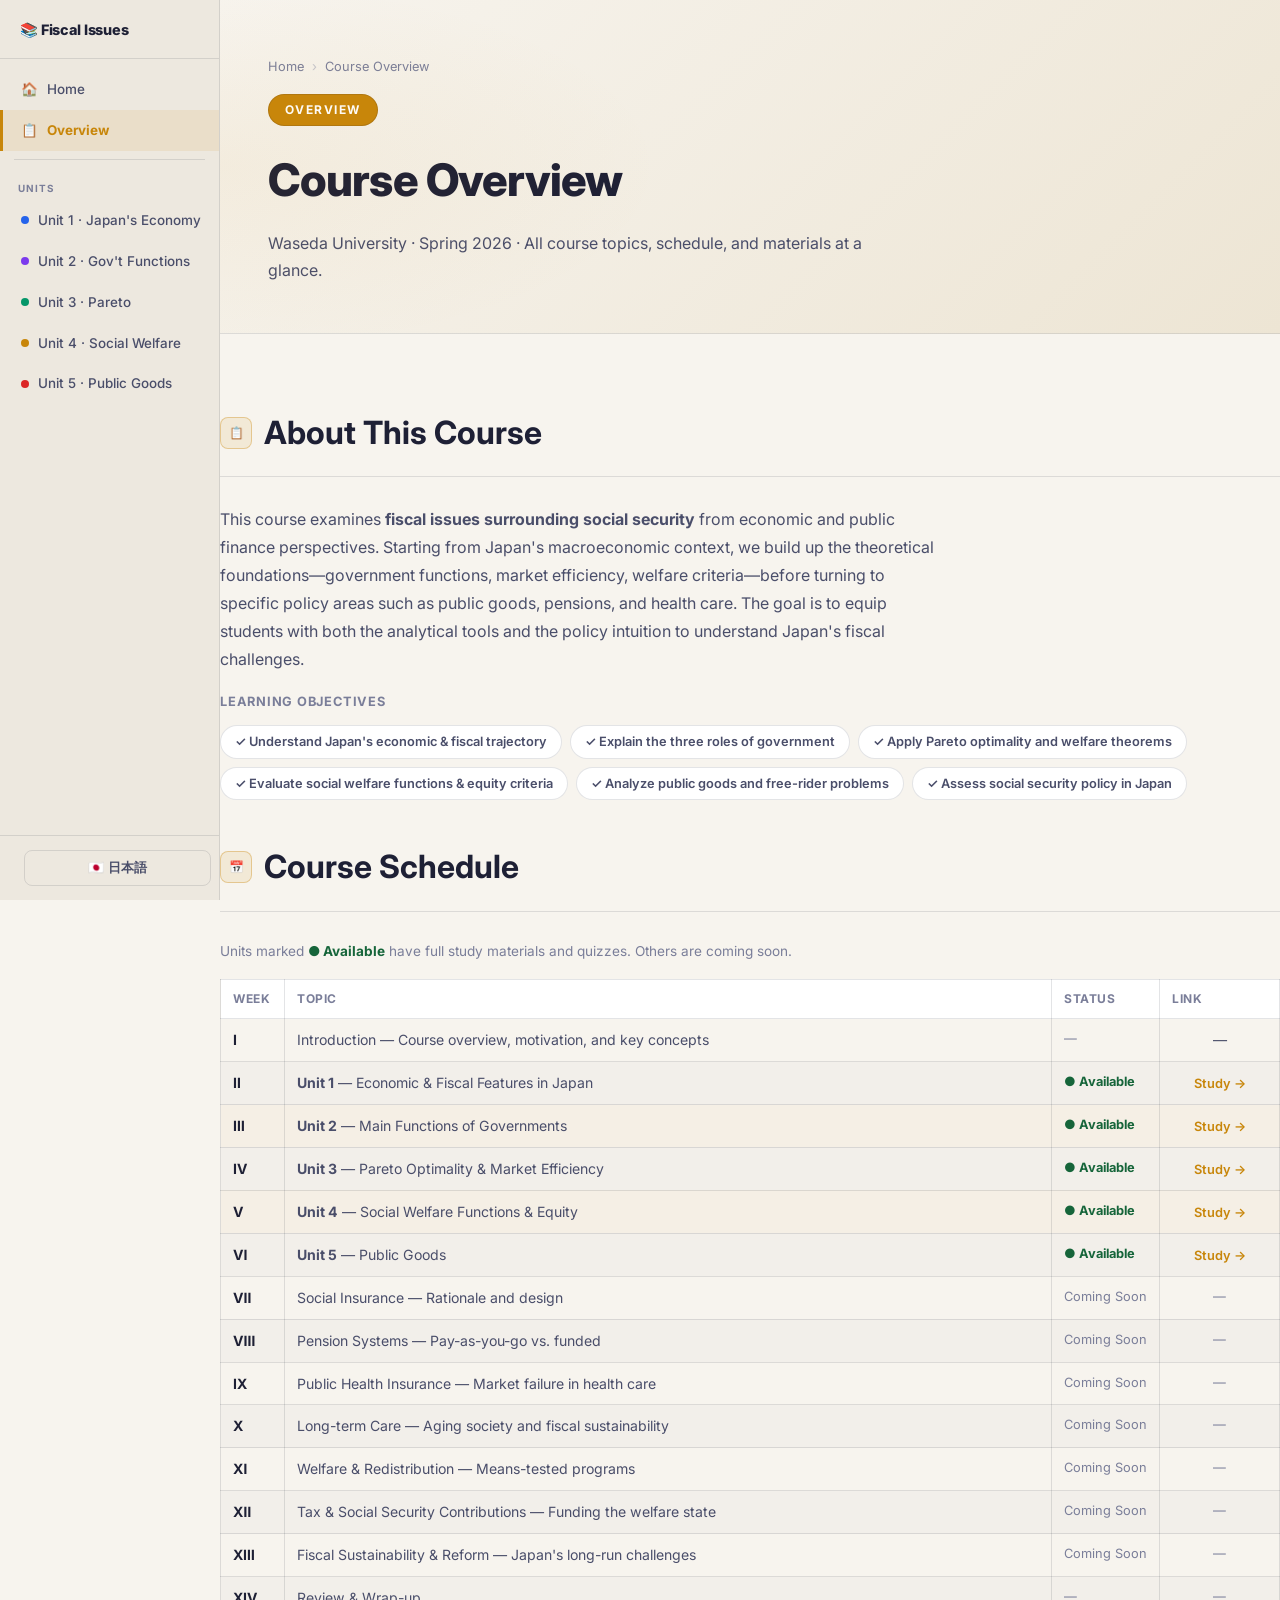
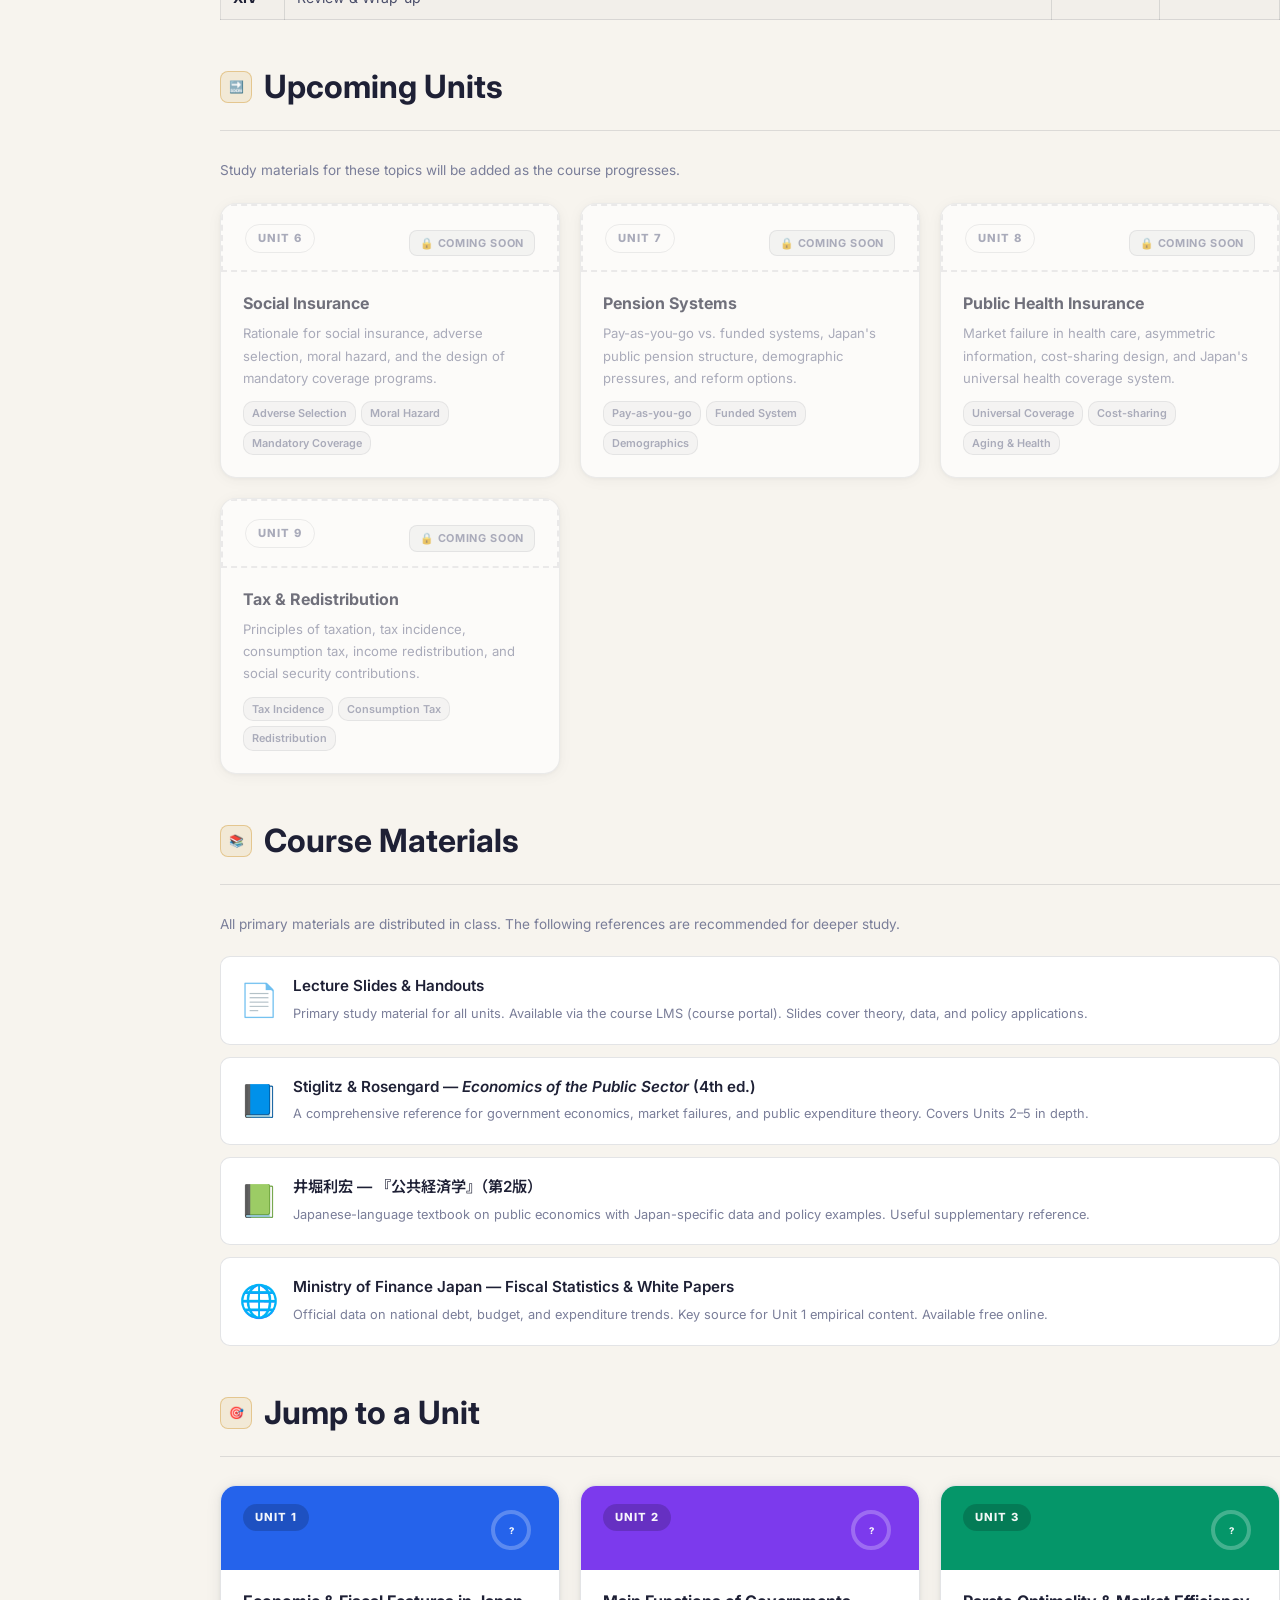
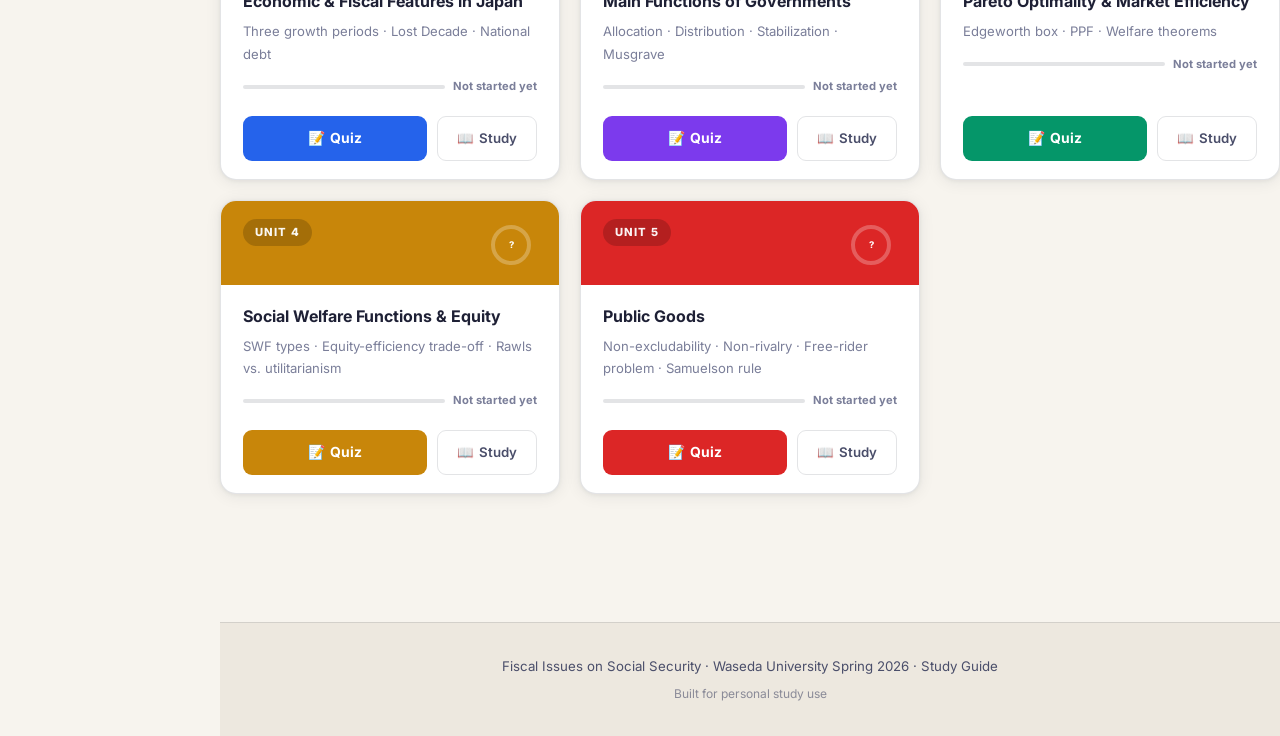
==== commit 159728f8: "Add desktop sidebar navigation to all pages" ====
--- a/overview.html
+++ b/overview.html
@@ -8,6 +8,52 @@
 <link href="https://fonts.googleapis.com/css2?family=Inter:wght@400;500;600;700;800&family=Noto+Sans+JP:wght@400;500;700&display=swap" rel="stylesheet">
 </head>
 <body>
+
+<aside class="sidebar">
+  <div class="sidebar-brand">📚 Fiscal Issues</div>
+  <nav class="sidebar-nav">
+    <a href="index.html">
+      <span>🏠</span>
+      <span class="en">Home</span><span class="jp">ホーム</span>
+    </a>
+    <a href="overview.html">
+      <span>📋</span>
+      <span class="en">Overview</span><span class="jp">授業概要</span>
+    </a>
+    <div class="sidebar-divider"></div>
+    <div class="sidebar-section-label">
+      <span class="en">Units</span><span class="jp">ユニット</span>
+    </div>
+    <a href="unit1.html" style="--unit-color:var(--unit1)">
+      <span class="sidebar-unit-dot"></span>
+      <span class="en">Unit 1 · Japan's Economy</span>
+      <span class="jp">Unit 1 · 日本経済</span>
+    </a>
+    <a href="unit2.html" style="--unit-color:var(--unit2)">
+      <span class="sidebar-unit-dot"></span>
+      <span class="en">Unit 2 · Gov't Functions</span>
+      <span class="jp">Unit 2 · 政府の機能</span>
+    </a>
+    <a href="unit3.html" style="--unit-color:var(--unit3)">
+      <span class="sidebar-unit-dot"></span>
+      <span class="en">Unit 3 · Pareto</span>
+      <span class="jp">Unit 3 · パレート最適</span>
+    </a>
+    <a href="unit4.html" style="--unit-color:var(--unit4)">
+      <span class="sidebar-unit-dot"></span>
+      <span class="en">Unit 4 · Social Welfare</span>
+      <span class="jp">Unit 4 · 社会的厚生</span>
+    </a>
+    <a href="unit5.html" style="--unit-color:var(--unit5)">
+      <span class="sidebar-unit-dot"></span>
+      <span class="en">Unit 5 · Public Goods</span>
+      <span class="jp">Unit 5 · 公共財</span>
+    </a>
+  </nav>
+  <div class="sidebar-footer">
+    <button class="lang-toggle sidebar-lang-btn">🇯🇵 日本語</button>
+  </div>
+</aside>
 
 <nav class="topnav">
   <span class="nav-brand">📚 Fiscal Issues</span>
--- a/styles.css
+++ b/styles.css
@@ -839,3 +839,118 @@
   display: flex; align-items: center; gap: 6px;
 }
 
+/* ══════════════════════════════════════════
+   SIDEBAR NAVIGATION (desktop only)
+   ══════════════════════════════════════════ */
+
+.sidebar { display: none; }
+
+@media (min-width: 769px) {
+  /* Hide top nav, show sidebar */
+  nav.topnav { display: none; }
+
+  /* Shift page body right to clear sidebar */
+  body { padding-left: 220px; }
+
+  .sidebar {
+    display: flex;
+    flex-direction: column;
+    width: 220px;
+    position: fixed;
+    left: 0; top: 0; bottom: 0;
+    background: var(--bg-secondary);
+    border-right: 1px solid var(--border);
+    z-index: 200;
+    overflow-y: auto;
+  }
+
+  /* Compensate scroll-margin now that there's no sticky topnav */
+  .quiz-section { scroll-margin-top: 24px; }
+}
+
+/* ── Brand ── */
+.sidebar-brand {
+  padding: 18px 20px 16px;
+  font-size: 0.9rem; font-weight: 800;
+  color: var(--text-primary);
+  border-bottom: 1px solid var(--border);
+  letter-spacing: -0.01em;
+  flex-shrink: 0;
+}
+
+/* ── Nav links ── */
+.sidebar-nav {
+  flex: 1;
+  padding: 10px 0;
+  display: flex; flex-direction: column;
+}
+
+.sidebar-nav a {
+  display: flex; align-items: center; gap: 9px;
+  padding: 9px 18px;
+  font-size: 0.84rem; font-weight: 500;
+  color: var(--text-secondary);
+  text-decoration: none;
+  transition: background .15s, color .15s;
+  position: relative;
+  border-left: 3px solid transparent;
+}
+.sidebar-nav a:hover {
+  background: rgba(200,134,10,0.07);
+  color: var(--text-primary);
+}
+.sidebar-nav a.active {
+  background: rgba(200,134,10,0.1);
+  color: var(--accent);
+  font-weight: 700;
+  border-left-color: var(--accent);
+}
+
+/* Unit links override border-left color with unit color */
+.sidebar-nav a[style*="--unit-color"].active {
+  border-left-color: var(--unit-color);
+  color: var(--unit-color);
+  background: rgba(0,0,0,0.04);
+}
+
+/* ── Section label & divider ── */
+.sidebar-section-label {
+  padding: 12px 18px 3px;
+  font-size: 0.62rem; font-weight: 700;
+  letter-spacing: 0.09em; text-transform: uppercase;
+  color: var(--text-muted);
+}
+.sidebar-divider {
+  height: 1px; background: var(--border);
+  margin: 8px 14px;
+}
+
+/* ── Colored dot for unit links ── */
+.sidebar-unit-dot {
+  width: 8px; height: 8px; border-radius: 50%;
+  background: var(--unit-color, var(--accent));
+  flex-shrink: 0;
+}
+
+/* ── Footer (lang toggle) ── */
+.sidebar-footer {
+  padding: 14px 16px;
+  border-top: 1px solid var(--border);
+  flex-shrink: 0;
+}
+.sidebar-lang-btn {
+  width: 100%;
+  background: transparent;
+  border: 1px solid var(--border);
+  color: var(--text-secondary);
+  padding: 8px 12px;
+  border-radius: 8px;
+  font-size: 0.82rem; font-weight: 600;
+  cursor: pointer;
+  transition: border-color .2s, color .2s;
+}
+.sidebar-lang-btn:hover {
+  border-color: var(--accent);
+  color: var(--accent);
+}
+
